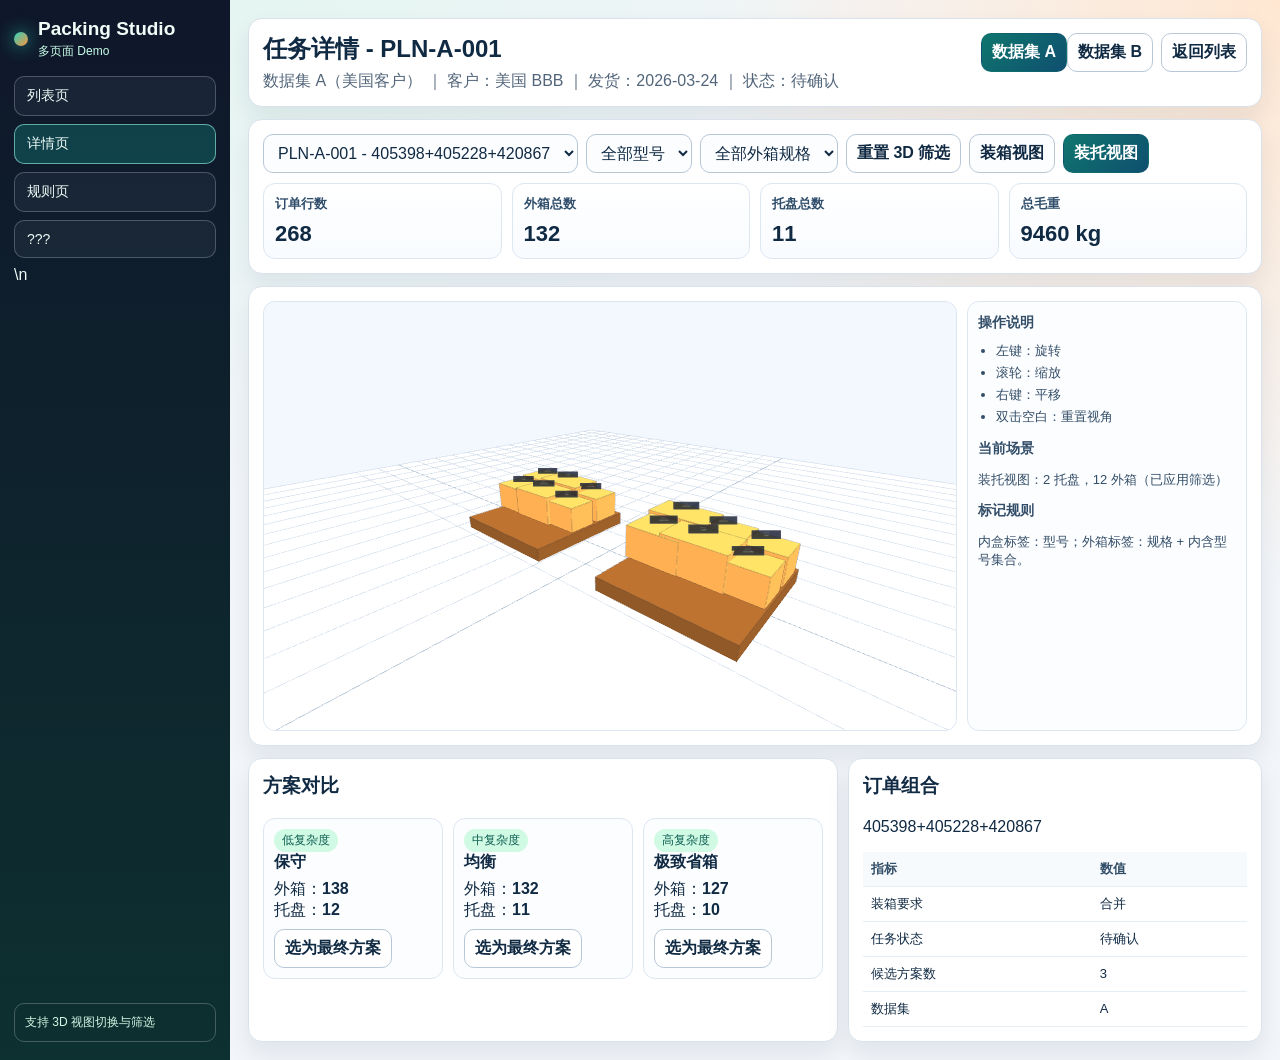
==== demo/detail.html @ 4983750c "Initial commit: project files" ====
﻿<!doctype html>
<html lang="zh-CN">
<head>
  <meta charset="UTF-8">
  <meta name="viewport" content="width=device-width, initial-scale=1.0">
  <title>任务详情 - Demo</title>
  <link rel="stylesheet" href="./app.css">
</head>
<body>
  <div class="shell">
    <aside class="sidebar">
      <div class="brand">
        <span class="brand-dot"></span>
        <div>
          <h1>Packing Studio</h1>
          <p>多页面 Demo</p>
        </div>
      </div>
      <nav class="nav">
        <a href="./list.html">列表页</a>
        <a class="active" href="./detail.html">详情页</a>
        <a href="./rules.html">规则页</a>
              <a href="./overview.html">???</a>\n      </nav>
      <div class="sidebar-foot">支持 3D 视图切换与筛选</div>
    </aside>

    <main class="main">
      <section class="card top">
        <div>
          <h2 id="detailTitle">任务详情</h2>
          <p id="detailSub">-</p>
        </div>
        <div class="toolbar">
          <div id="datasetSwitch"></div>
          <a href="./list.html"><button class="ghost">返回列表</button></a>
        </div>
      </section>

      <section class="card">
        <div class="row" style="margin-bottom:10px;">
          <select id="planSelect"></select>
          <select id="modelFilter"></select>
          <select id="specFilter"></select>
          <button id="reset3dFilters" class="ghost">重置 3D 筛选</button>
          <button id="viewPackingBtn">装箱视图</button>
          <button id="viewPalletBtn" class="primary">装托视图</button>
        </div>
        <div class="kpis" id="detailKpis"></div>
      </section>

      <section class="card">
        <div class="viewer-wrap">
          <div id="viewer" class="viewer"></div>
          <aside class="legend">
            <h4>操作说明</h4>
            <ul>
              <li>左键：旋转</li>
              <li>滚轮：缩放</li>
              <li>右键：平移</li>
              <li>双击空白：重置视角</li>
            </ul>
            <h4>当前场景</h4>
            <p id="sceneMeta">-</p>
            <h4 style="margin-top:10px;">标记规则</h4>
            <p>内盒标签：型号；外箱标签：规格 + 内含型号集合。</p>
          </aside>
        </div>
      </section>

      <section class="grid-2">
        <article class="card">
          <h3 style="margin-top:0;">方案对比</h3>
          <div id="solutionGrid" class="grid-3"></div>
        </article>
        <article class="card">
          <h3 style="margin-top:0;">订单组合</h3>
          <p id="ordersText"></p>
          <table>
            <thead>
              <tr>
                <th>指标</th>
                <th>数值</th>
              </tr>
            </thead>
            <tbody id="metricsTable"></tbody>
          </table>
        </article>
      </section>
    </main>
  </div>

  <div class="toast" id="toast">Demo 交互：仅前端假数据</div>
  <script src="./shared-data.js"></script>
  <script src="./vendor/three.min.js"></script>
  <script src="./vendor/OrbitControls.js"></script>
  <script src="./detail.js"></script>
</body>
</html>
---- demo/app.css ----
﻿:root {
  --bg: #f2f5f9;
  --paper: #ffffff;
  --ink: #102a43;
  --muted: #52657a;
  --line: #d9e2ec;
  --brand: #0f766e;
  --brand-2: #b45309;
  --ok: #1f9d55;
  --warn: #b7791f;
  --bad: #c53030;
  --shadow: 0 12px 24px rgba(16, 42, 67, 0.08);
}

* {
  box-sizing: border-box;
}

body {
  margin: 0;
  font-family: "Microsoft YaHei", "PingFang SC", "Segoe UI", sans-serif;
  color: var(--ink);
  background:
    radial-gradient(circle at 15% -20%, #dff5ee, transparent 42%),
    radial-gradient(circle at 100% 0%, #ffe7d2, transparent 35%),
    var(--bg);
}

a {
  color: inherit;
  text-decoration: none;
}

.shell {
  min-height: 100vh;
  display: grid;
  grid-template-columns: 230px 1fr;
}

.sidebar {
  background: linear-gradient(180deg, #0f172a 0%, #0d3030 100%);
  color: #effcf7;
  padding: 18px 14px;
  display: flex;
  flex-direction: column;
  gap: 16px;
}

.brand {
  display: flex;
  align-items: center;
  gap: 10px;
}

.brand-dot {
  width: 14px;
  height: 14px;
  border-radius: 50%;
  background: linear-gradient(135deg, #2dd4bf, #fb923c);
  box-shadow: 0 0 18px rgba(45, 212, 191, 0.75);
}

.brand h1 {
  margin: 0;
  font-size: 19px;
}

.brand p {
  margin: 3px 0 0;
  font-size: 12px;
  color: #c9ffe9;
}

.nav {
  display: grid;
  gap: 8px;
}

.nav a {
  border: 1px solid rgba(226, 232, 240, 0.25);
  padding: 10px 12px;
  border-radius: 10px;
  font-size: 14px;
  background: rgba(148, 163, 184, 0.08);
}

.nav a.active,
.nav a:hover {
  background: rgba(20, 184, 166, 0.25);
  border-color: rgba(153, 246, 228, 0.6);
}

.sidebar-foot {
  margin-top: auto;
  border: 1px solid rgba(226, 232, 240, 0.25);
  border-radius: 10px;
  padding: 10px;
  color: #d1fae5;
  font-size: 12px;
}

.main {
  padding: 18px;
  display: grid;
  gap: 12px;
}

.card {
  background: var(--paper);
  border: 1px solid var(--line);
  border-radius: 14px;
  box-shadow: var(--shadow);
  padding: 14px;
}

.top {
  display: flex;
  align-items: flex-start;
  justify-content: space-between;
  gap: 12px;
}

.top h2 {
  margin: 0;
  font-size: 24px;
}

.top p {
  margin: 6px 0 0;
  color: var(--muted);
}

.toolbar,
.row {
  display: flex;
  flex-wrap: wrap;
  gap: 8px;
}

button,
select,
input {
  border: 1px solid #b7c7d8;
  border-radius: 10px;
  padding: 8px 10px;
  background: #fcfdff;
  font: inherit;
  color: #102a43;
}

button {
  cursor: pointer;
  font-weight: 600;
}

button:hover {
  background: #eef4fb;
}

button.primary {
  background: linear-gradient(135deg, var(--brand), #0f4f6f);
  color: #fff;
  border-color: transparent;
}

button.ghost {
  background: #fff;
}

.kpis {
  display: grid;
  grid-template-columns: repeat(4, minmax(130px, 1fr));
  gap: 10px;
}

.kpi {
  border: 1px solid #dce7f2;
  border-radius: 12px;
  padding: 11px;
  background: linear-gradient(180deg, #fff, #f8fbff);
}

.kpi h4 {
  margin: 0;
  color: #304e6b;
  font-size: 13px;
}

.kpi p {
  margin: 8px 0 0;
  font-size: 22px;
  font-weight: 700;
}

.grid-2 {
  display: grid;
  grid-template-columns: 1fr 1fr;
  gap: 10px;
}

.grid-3 {
  display: grid;
  grid-template-columns: repeat(3, minmax(180px, 1fr));
  gap: 10px;
}

table {
  width: 100%;
  border-collapse: collapse;
  font-size: 13px;
}

th,
td {
  border-bottom: 1px solid #e6edf3;
  padding: 8px;
  text-align: left;
}

th {
  background: #f7fafc;
  color: #334e68;
}

.status {
  display: inline-block;
  border-radius: 99px;
  padding: 3px 8px;
  font-size: 12px;
}

.status.pending { background: #fff7d6; color: #7b5b00; }
.status.done { background: #d9f8e5; color: #0e6d3c; }
.status.draft { background: #e4ecf5; color: #334e68; }

.solution {
  border: 1px solid #dce7f2;
  border-radius: 12px;
  padding: 10px;
  background: #fbfdff;
}

.solution h4 {
  margin: 0 0 6px;
}

.viewer-wrap {
  display: grid;
  grid-template-columns: minmax(420px, 1fr) 280px;
  gap: 10px;
}

.viewer {
  min-height: 430px;
  border: 1px solid #dce7f2;
  border-radius: 12px;
  overflow: hidden;
  background:
    radial-gradient(circle at 15% 10%, rgba(15, 118, 110, 0.14), transparent 45%),
    radial-gradient(circle at 92% 0, rgba(180, 83, 9, 0.12), transparent 38%),
    #f3f8ff;
}

.legend {
  border: 1px solid #dce7f2;
  border-radius: 12px;
  padding: 10px;
  background: #fcfdff;
  font-size: 13px;
  color: #334e68;
}

.legend h4 {
  margin: 2px 0 8px;
  font-size: 14px;
}

.legend ul {
  margin: 0 0 12px;
  padding-left: 18px;
  line-height: 1.7;
}

.badge {
  display: inline-block;
  padding: 3px 8px;
  border-radius: 99px;
  background: #d1fae5;
  color: #0c5e50;
  font-size: 12px;
}

.empty {
  padding: 22px;
  text-align: center;
  color: var(--muted);
  border: 1px dashed #c3d3e2;
  border-radius: 12px;
}

.toast {
  position: fixed;
  right: 18px;
  bottom: 18px;
  background: #0f172a;
  color: #effcf7;
  border-radius: 10px;
  padding: 9px 12px;
  opacity: 0;
  transform: translateY(10px);
  pointer-events: none;
  transition: all .2s ease;
  font-size: 13px;
}

.toast.show {
  opacity: 1;
  transform: translateY(0);
}

@media (max-width: 1180px) {
  .kpis,
  .grid-2,
  .grid-3,
  .viewer-wrap {
    grid-template-columns: 1fr;
  }
}

@media (max-width: 900px) {
  .shell {
    grid-template-columns: 1fr;
  }

  .nav {
    grid-template-columns: repeat(3, minmax(92px, 1fr));
  }
}
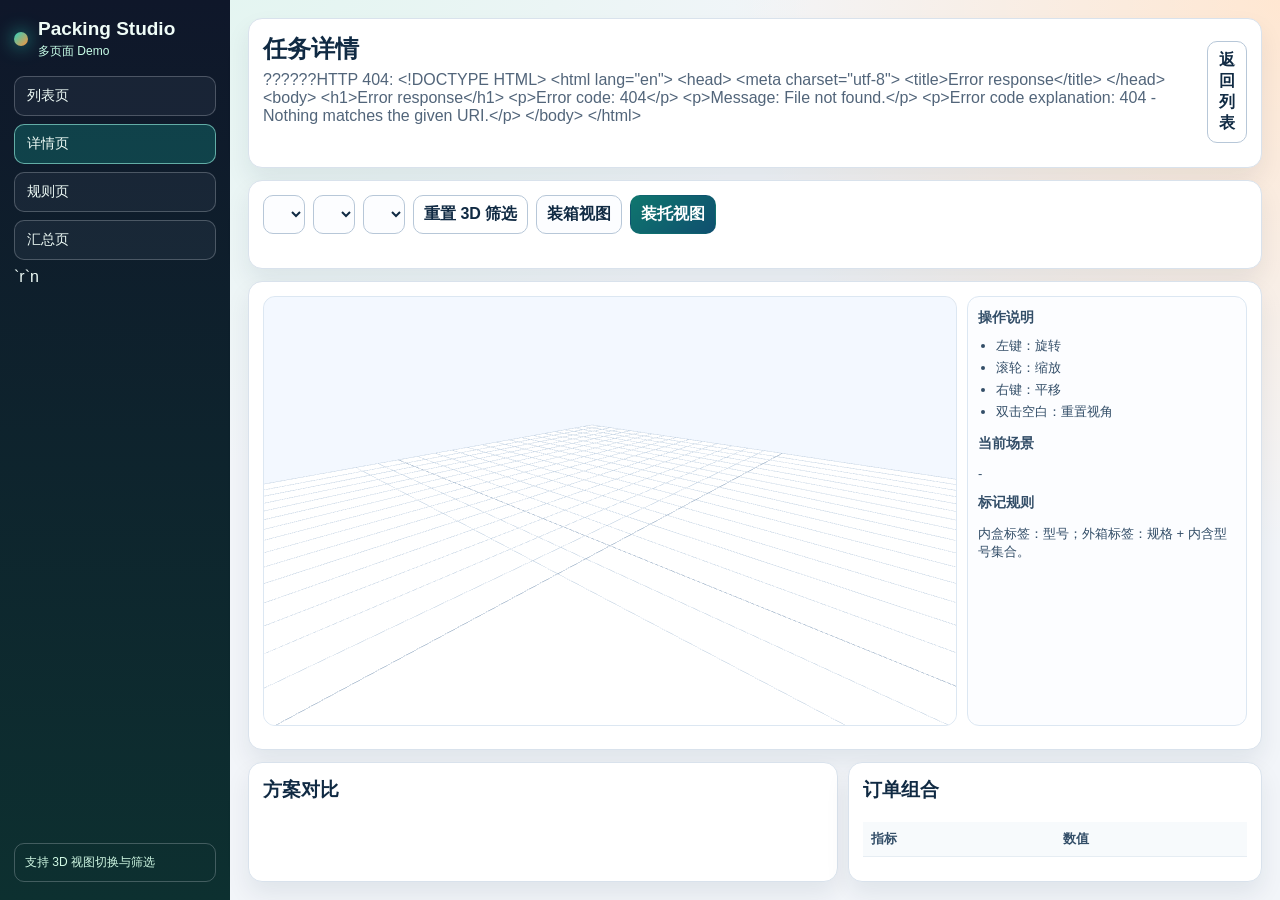
==== commit 3358321e: "feat(demo): wire list/detail/rules pages to real plan and rule APIs" ====
--- a/demo/detail.html
+++ b/demo/detail.html
@@ -1,4 +1,4 @@
-﻿<!doctype html>
+<!doctype html>
 <html lang="zh-CN">
 <head>
   <meta charset="UTF-8">
@@ -20,7 +20,7 @@
         <a href="./list.html">列表页</a>
         <a class="active" href="./detail.html">详情页</a>
         <a href="./rules.html">规则页</a>
-              <a href="./overview.html">???</a>\n      </nav>
+        <a href="./overview.html">汇总页</a>`r`n      </nav>
       <div class="sidebar-foot">支持 3D 视图切换与筛选</div>
     </aside>
 
@@ -97,3 +97,4 @@
 </body>
 </html>
 
+
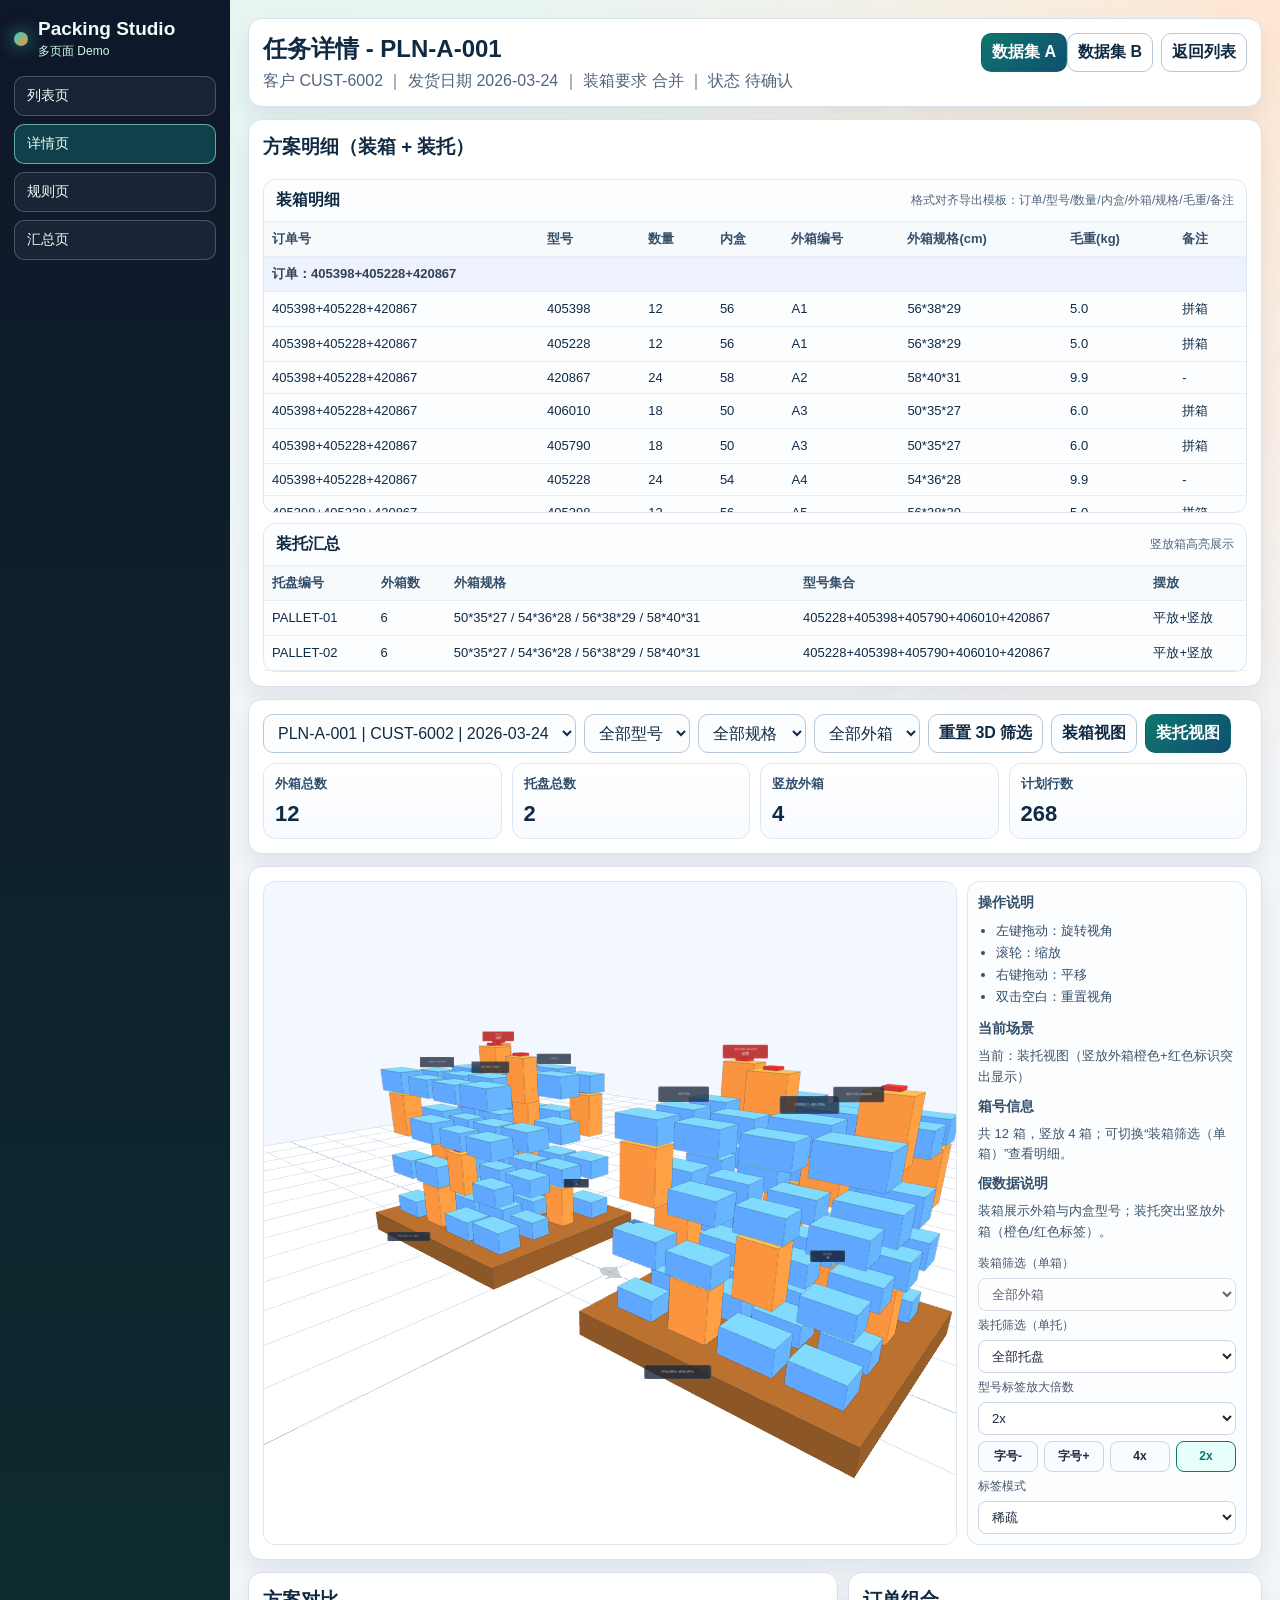
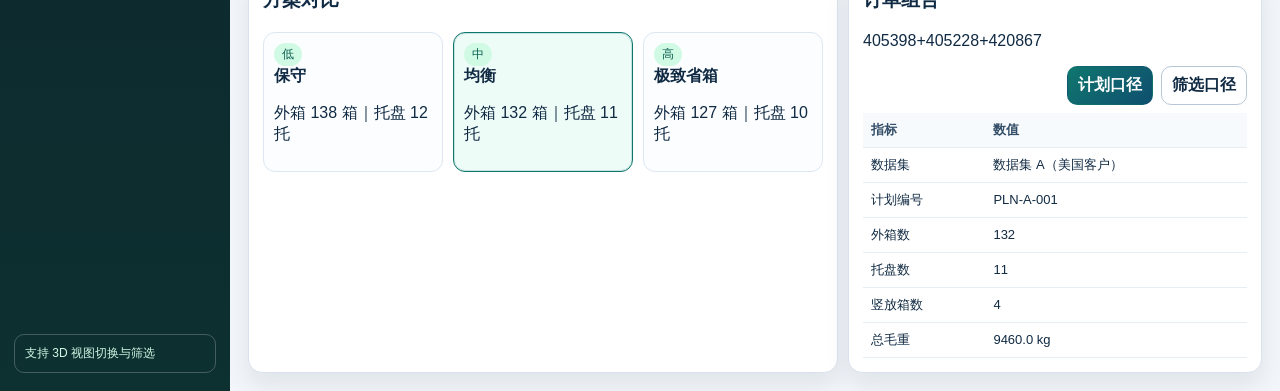
==== commit dc98fc8c: "feat: 规则自动同步与详情页三维/明细联动修复" ====
--- a/demo/detail.html
+++ b/demo/detail.html
@@ -20,7 +20,8 @@
         <a href="./list.html">列表页</a>
         <a class="active" href="./detail.html">详情页</a>
         <a href="./rules.html">规则页</a>
-        <a href="./overview.html">汇总页</a>`r`n      </nav>
+        <a href="./overview.html">汇总页</a>
+      </nav>
       <div class="sidebar-foot">支持 3D 视图切换与筛选</div>
     </aside>
 
@@ -37,10 +38,16 @@
       </section>
 
       <section class="card">
+        <h3 style="margin-top:0;">方案明细（装箱 + 装托）</h3>
+        <div id="planTableWrap" class="plan-table-wrap"></div>
+      </section>
+
+      <section class="card">
         <div class="row" style="margin-bottom:10px;">
           <select id="planSelect"></select>
           <select id="modelFilter"></select>
           <select id="specFilter"></select>
+          <select id="cartonFilter"></select>
           <button id="reset3dFilters" class="ghost">重置 3D 筛选</button>
           <button id="viewPackingBtn">装箱视图</button>
           <button id="viewPalletBtn" class="primary">装托视图</button>
@@ -54,15 +61,36 @@
           <aside class="legend">
             <h4>操作说明</h4>
             <ul>
-              <li>左键：旋转</li>
+              <li>左键拖动：旋转视角</li>
               <li>滚轮：缩放</li>
-              <li>右键：平移</li>
+              <li>右键拖动：平移</li>
               <li>双击空白：重置视角</li>
             </ul>
             <h4>当前场景</h4>
             <p id="sceneMeta">-</p>
-            <h4 style="margin-top:10px;">标记规则</h4>
-            <p>内盒标签：型号；外箱标签：规格 + 内含型号集合。</p>
+            <h4 style="margin-top:10px;">箱号信息</h4>
+            <p id="cartonInfo">请选择箱号查看明细</p>
+            <h4 style="margin-top:10px;">假数据说明</h4>
+            <p>装箱展示外箱与内盒型号；装托突出竖放外箱（橙色/红色标签）。</p>
+            <div class="viewer-filters">
+              <label for="packingBoxSelect">装箱筛选（单箱）</label>
+              <select id="packingBoxSelect"></select>
+              <label for="palletSelect">装托筛选（单托）</label>
+              <select id="palletSelect"></select>
+              <label for="labelScaleSelect">型号标签放大倍数</label>
+              <select id="labelScaleSelect">
+                <option value="1">1x</option>
+                <option value="1.5">1.5x</option>
+                <option value="2" selected>2x</option>
+                <option value="3">3x</option>
+              </select>
+              <label for="labelModeSelect">标签模式</label>
+              <select id="labelModeSelect">
+                <option value="sparse" selected>稀疏</option>
+                <option value="all">全部</option>
+                <option value="top">仅顶层</option>
+              </select>
+            </div>
           </aside>
         </div>
       </section>
@@ -75,6 +103,7 @@
         <article class="card">
           <h3 style="margin-top:0;">订单组合</h3>
           <p id="ordersText"></p>
+          <div class="row" id="metricScopeSwitch" style="justify-content:flex-end; margin:8px 0;"></div>
           <table>
             <thead>
               <tr>
@@ -96,5 +125,3 @@
   <script src="./detail.js"></script>
 </body>
 </html>
-
-
--- a/demo/app.css
+++ b/demo/app.css
@@ -210,6 +210,50 @@
   font-size: 13px;
 }
 
+.plan-table-wrap {
+  display: grid;
+  gap: 10px;
+}
+
+.plan-table-block {
+  border: 1px solid #dce7f2;
+  border-radius: 12px;
+  background: #fbfdff;
+}
+
+.plan-table-head {
+  padding: 10px 12px;
+  border-bottom: 1px solid #e6edf3;
+  display: flex;
+  justify-content: space-between;
+  align-items: center;
+}
+
+.plan-table-head h4 {
+  margin: 0;
+}
+
+.plan-table-head p {
+  margin: 0;
+  color: #52657a;
+  font-size: 12px;
+}
+
+.plan-table-scroll {
+  overflow: auto;
+  max-height: 290px;
+}
+
+.plan-table-wrap table {
+  min-width: 760px;
+}
+
+.summary-row td {
+  background: #eef6ff;
+  color: #0f4f6f;
+  font-weight: 700;
+}
+
 th,
 td {
   border-bottom: 1px solid #e6edf3;
@@ -238,10 +282,17 @@
   border-radius: 12px;
   padding: 10px;
   background: #fbfdff;
+  cursor: pointer;
 }
 
 .solution h4 {
   margin: 0 0 6px;
+}
+
+.solution.active {
+  border-color: #0f766e;
+  background: #eefcf8;
+  box-shadow: 0 0 0 1px rgba(15, 118, 110, 0.18) inset;
 }
 
 .viewer-wrap {
@@ -279,6 +330,55 @@
   margin: 0 0 12px;
   padding-left: 18px;
   line-height: 1.7;
+}
+
+.legend p {
+  margin: 0;
+  color: #3e556b;
+  line-height: 1.6;
+}
+
+.viewer-filters {
+  margin-top: 12px;
+  display: grid;
+  gap: 6px;
+}
+
+.viewer-filters label {
+  font-size: 12px;
+  color: #475569;
+}
+
+.viewer-filters select {
+  width: 100%;
+  border: 1px solid #cbd5e1;
+  border-radius: 8px;
+  background: #ffffff;
+  padding: 7px 9px;
+  color: #1e293b;
+  font-size: 13px;
+}
+
+.quick-scale-row {
+  display: grid;
+  grid-template-columns: repeat(4, minmax(0, 1fr));
+  gap: 6px;
+}
+
+.quick-scale-btn {
+  padding: 6px 8px;
+  border-radius: 8px;
+  border: 1px solid #cbd5e1;
+  font-size: 12px;
+  font-weight: 600;
+  background: #f8fbff;
+  color: #1e293b;
+}
+
+.quick-scale-btn.active {
+  border-color: #0f766e;
+  background: #e6fffb;
+  color: #0f766e;
 }
 
 .badge {
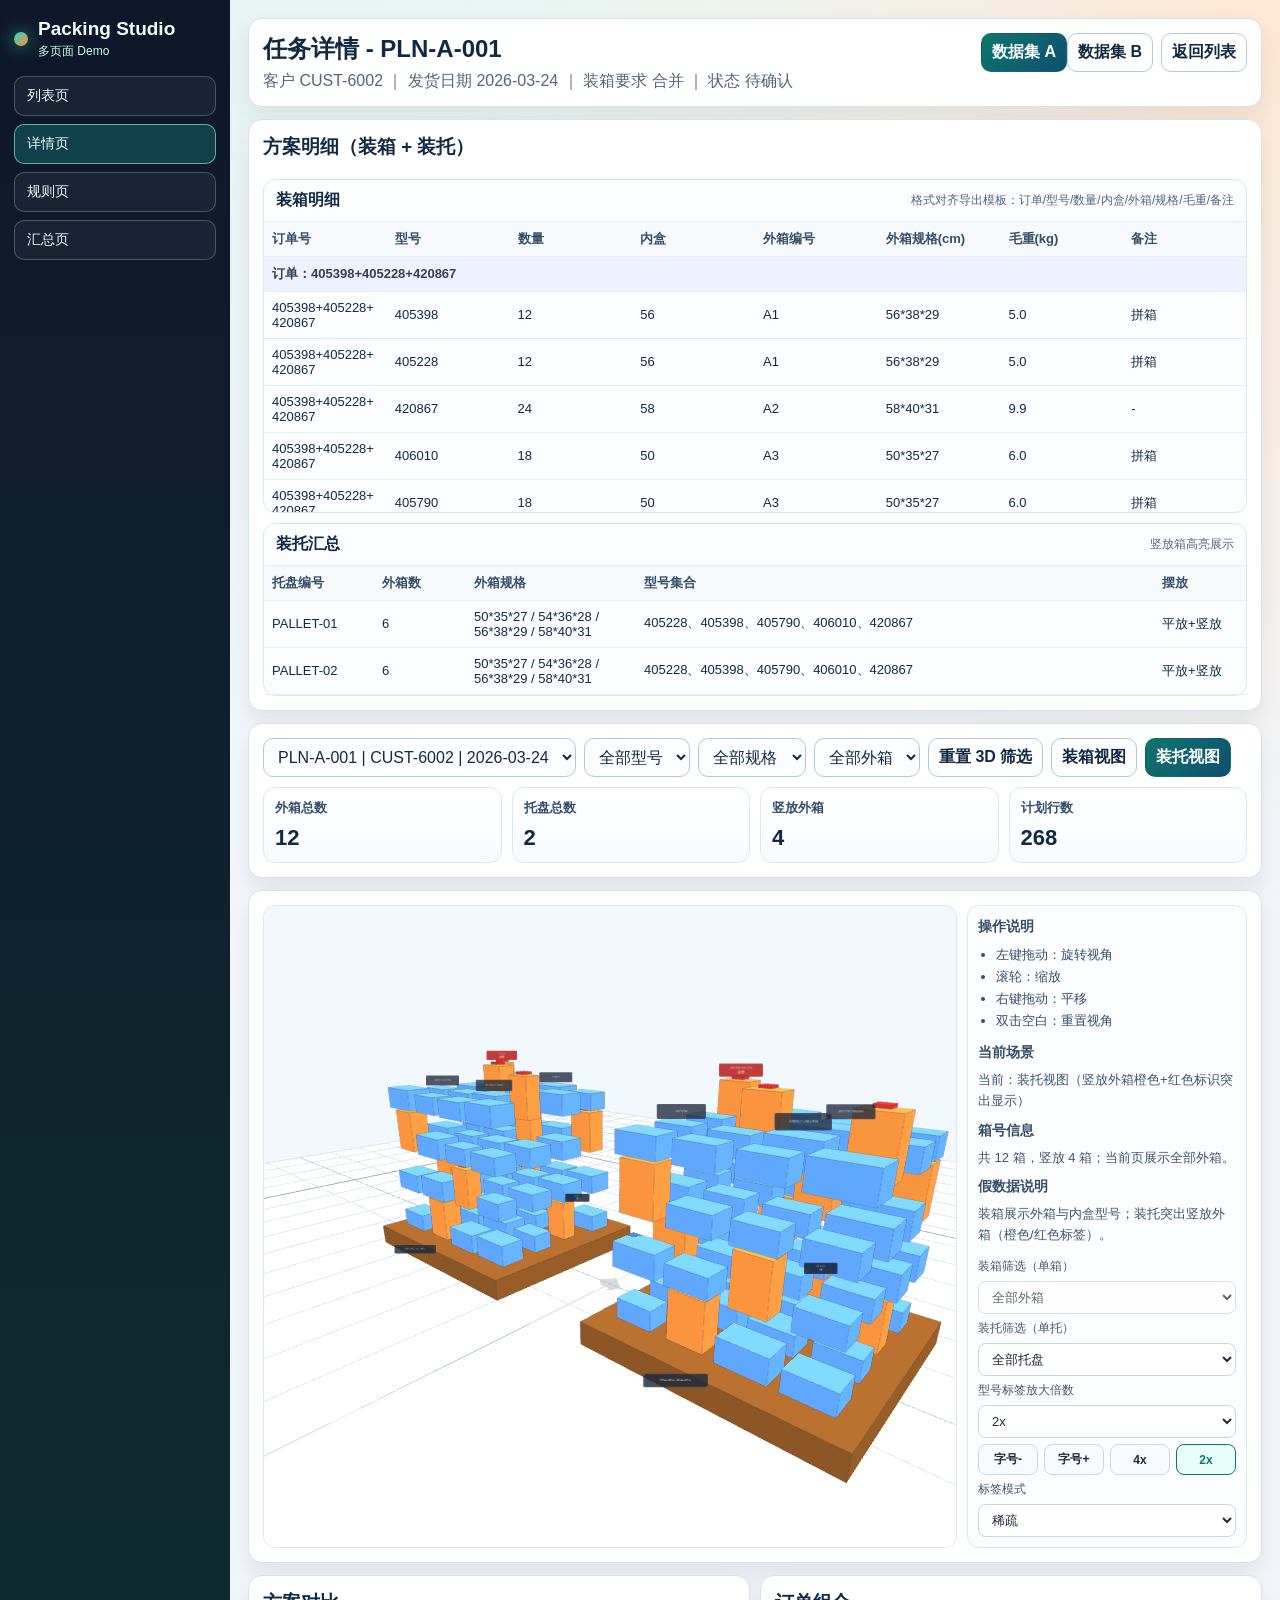
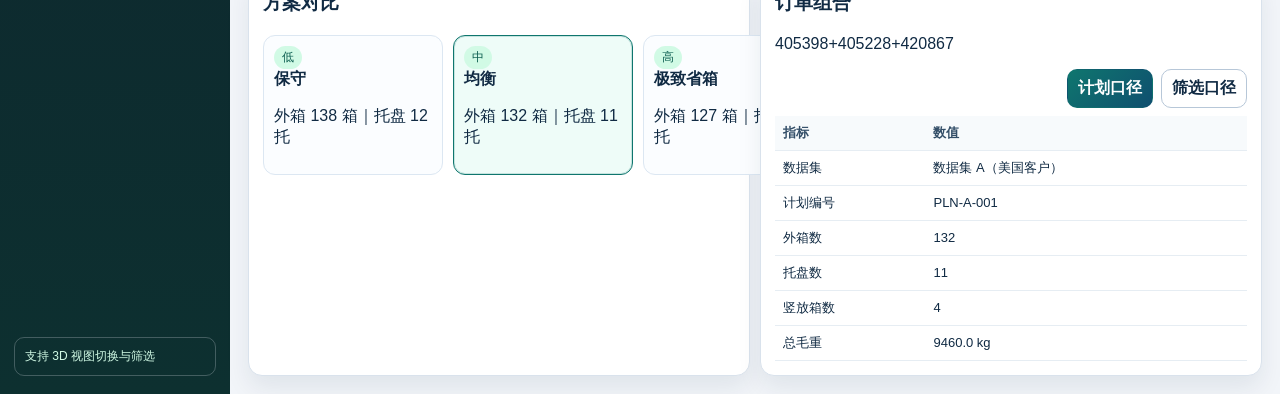
==== commit 67982d74: "feat(detail-3d): 白板范围内分页展示装箱装托并支持翻页" ====
--- a/demo/detail.html
+++ b/demo/detail.html
@@ -37,6 +37,33 @@
         </div>
       </section>
 
+      <section class="card" id="missingDataCard" style="display:none;">
+        <div class="plan-table-head">
+          <h4>缺少数据补录</h4>
+          <p id="missingDataMeta">-</p>
+        </div>
+        <div id="missingDataEmpty" class="empty" style="display:none; margin-top:10px;">当前计划没有缺少数据</div>
+        <div id="missingDataTableWrap" class="plan-table-scroll" style="display:none;">
+          <table>
+            <thead>
+              <tr>
+                <th>型号</th>
+                <th>缺失行数</th>
+                <th>缺失数量</th>
+                <th>内盒编号</th>
+                <th>一箱总数/只</th>
+                <th>毛重(kg)</th>
+                <th>备注</th>
+              </tr>
+            </thead>
+            <tbody id="missingDataBody"></tbody>
+          </table>
+        </div>
+        <div class="row" style="margin-top:10px; justify-content:flex-end;">
+          <button id="saveMissingDataBtn" class="primary">保存并重新计算</button>
+        </div>
+      </section>
+
       <section class="card">
         <h3 style="margin-top:0;">方案明细（装箱 + 装托）</h3>
         <div id="planTableWrap" class="plan-table-wrap"></div>
@@ -51,6 +78,11 @@
           <button id="reset3dFilters" class="ghost">重置 3D 筛选</button>
           <button id="viewPackingBtn">装箱视图</button>
           <button id="viewPalletBtn" class="primary">装托视图</button>
+          <div id="viewerPager" class="viewer-page-controls" style="display:none;">
+            <button id="viewerPrevBtn" class="ghost" type="button">上一页</button>
+            <span id="viewerPageInfo">第 1 / 1 页</span>
+            <button id="viewerNextBtn" class="ghost" type="button">下一页</button>
+          </div>
         </div>
         <div class="kpis" id="detailKpis"></div>
       </section>
--- a/demo/app.css
+++ b/demo/app.css
@@ -103,6 +103,7 @@
   padding: 18px;
   display: grid;
   gap: 12px;
+  min-width: 0;
 }
 
 .card {
@@ -111,6 +112,7 @@
   border-radius: 14px;
   box-shadow: var(--shadow);
   padding: 14px;
+  min-width: 0;
 }
 
 .top {
@@ -135,6 +137,23 @@
   display: flex;
   flex-wrap: wrap;
   gap: 8px;
+}
+
+.viewer-page-controls {
+  display: inline-flex;
+  align-items: center;
+  gap: 8px;
+  margin-left: auto;
+  padding: 4px 8px;
+  border: 1px solid #dce7f2;
+  border-radius: 10px;
+  background: #f8fbff;
+  color: #334e68;
+  font-size: 12px;
+}
+
+.viewer-page-controls button {
+  padding: 6px 10px;
 }
 
 button,
@@ -213,12 +232,14 @@
 .plan-table-wrap {
   display: grid;
   gap: 10px;
+  min-width: 0;
 }
 
 .plan-table-block {
   border: 1px solid #dce7f2;
   border-radius: 12px;
   background: #fbfdff;
+  min-width: 0;
 }
 
 .plan-table-head {
@@ -242,10 +263,13 @@
 .plan-table-scroll {
   overflow: auto;
   max-height: 290px;
+  min-width: 0;
 }
 
 .plan-table-wrap table {
+  width: 100%;
   min-width: 760px;
+  table-layout: fixed;
 }
 
 .summary-row td {
@@ -259,6 +283,8 @@
   border-bottom: 1px solid #e6edf3;
   padding: 8px;
   text-align: left;
+  overflow-wrap: anywhere;
+  word-break: break-word;
 }
 
 th {
@@ -276,6 +302,12 @@
 .status.pending { background: #fff7d6; color: #7b5b00; }
 .status.done { background: #d9f8e5; color: #0e6d3c; }
 .status.draft { background: #e4ecf5; color: #334e68; }
+.status.bad { background: #fee2e2; color: #b91c1c; }
+
+.missing-row-input {
+  width: 100%;
+  min-width: 90px;
+}
 
 .solution {
   border: 1px solid #dce7f2;
@@ -299,6 +331,7 @@
   display: grid;
   grid-template-columns: minmax(420px, 1fr) 280px;
   gap: 10px;
+  min-width: 0;
 }
 
 .viewer {
@@ -310,6 +343,51 @@
     radial-gradient(circle at 15% 10%, rgba(15, 118, 110, 0.14), transparent 45%),
     radial-gradient(circle at 92% 0, rgba(180, 83, 9, 0.12), transparent 38%),
     #f3f8ff;
+}
+
+.pallet-table {
+  min-width: 640px !important;
+}
+
+.pallet-table th:nth-child(1),
+.pallet-table td:nth-child(1) {
+  width: 110px;
+}
+
+.pallet-table th:nth-child(2),
+.pallet-table td:nth-child(2),
+.pallet-table th:nth-child(5),
+.pallet-table td:nth-child(5) {
+  width: 92px;
+}
+
+.pallet-table th:nth-child(3),
+.pallet-table td:nth-child(3) {
+  width: 170px;
+}
+
+.model-summary-cell {
+  max-width: 0;
+}
+
+.model-summary-main {
+  line-height: 1.45;
+}
+
+.model-summary-more {
+  margin-top: 4px;
+}
+
+.model-summary-more summary {
+  cursor: pointer;
+  color: #0f4f6f;
+  font-size: 12px;
+}
+
+.model-summary-full {
+  margin-top: 4px;
+  color: #334e68;
+  line-height: 1.5;
 }
 
 .legend {
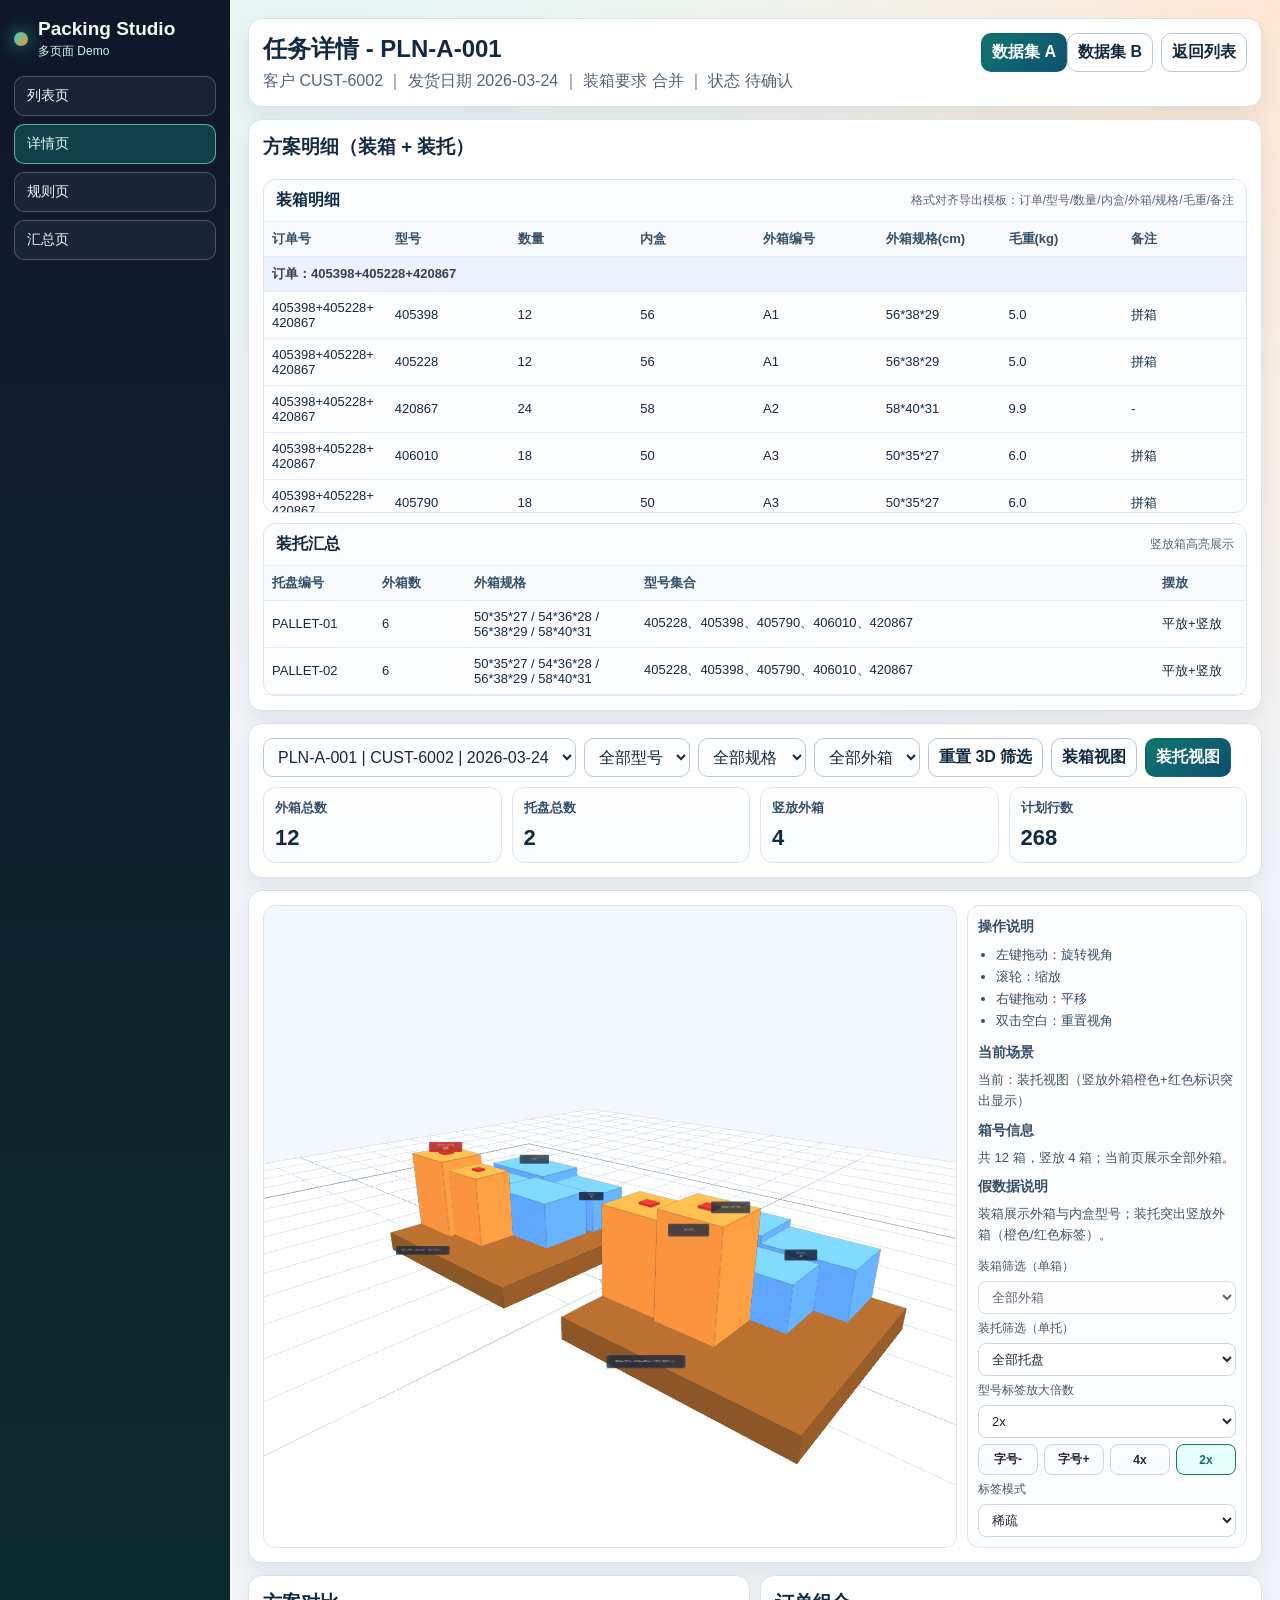
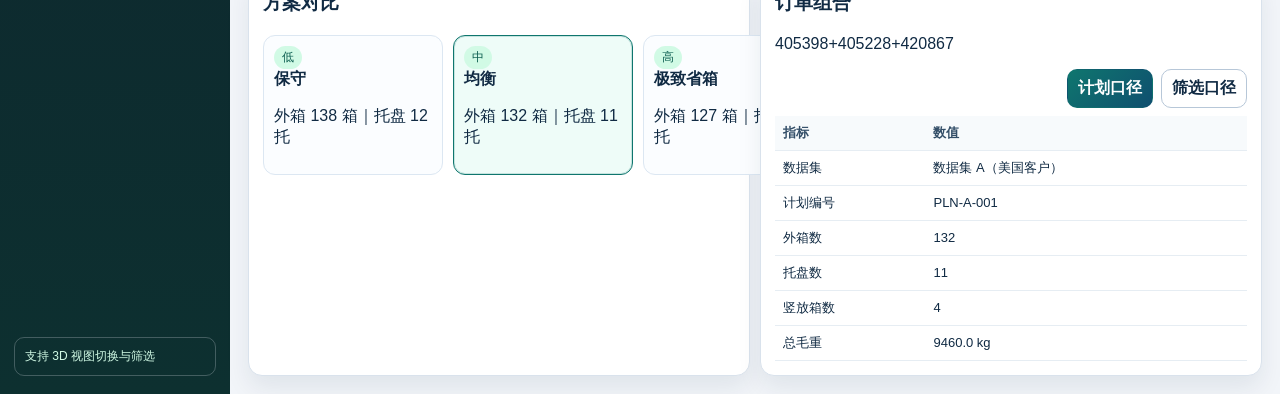
==== commit 7a844e5c: "fix: 缺失补录去除一箱总数并修正完整性判定" ====
--- a/demo/detail.html
+++ b/demo/detail.html
@@ -51,7 +51,6 @@
                 <th>缺失行数</th>
                 <th>缺失数量</th>
                 <th>内盒编号</th>
-                <th>一箱总数/只</th>
                 <th>毛重(kg)</th>
                 <th>备注</th>
               </tr>
--- a/demo/app.css
+++ b/demo/app.css
@@ -307,6 +307,15 @@
 .missing-row-input {
   width: 100%;
   min-width: 90px;
+}
+
+.rule-edit-input {
+  width: 100%;
+  min-width: 80px;
+  padding: 6px 8px;
+  border: 1px solid #cbd5e1;
+  border-radius: 8px;
+  background: #ffffff;
 }
 
 .solution {
